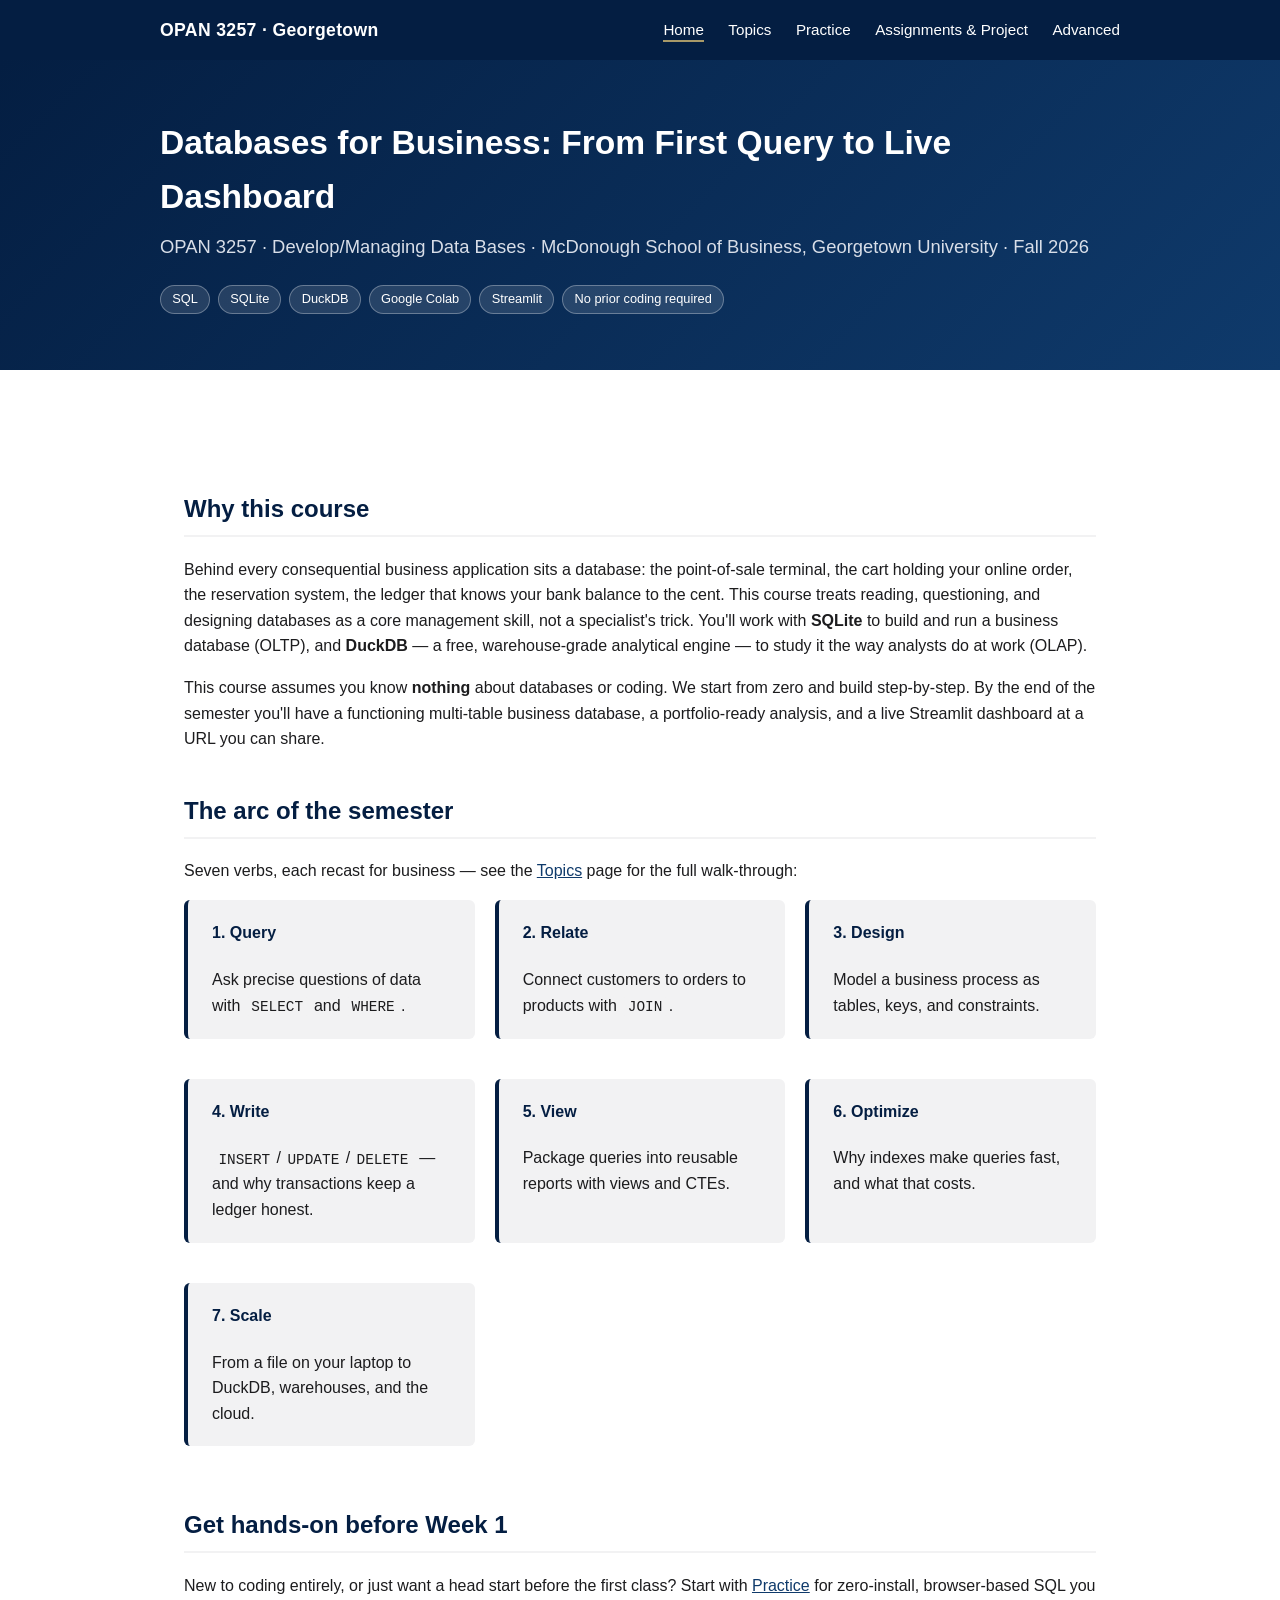
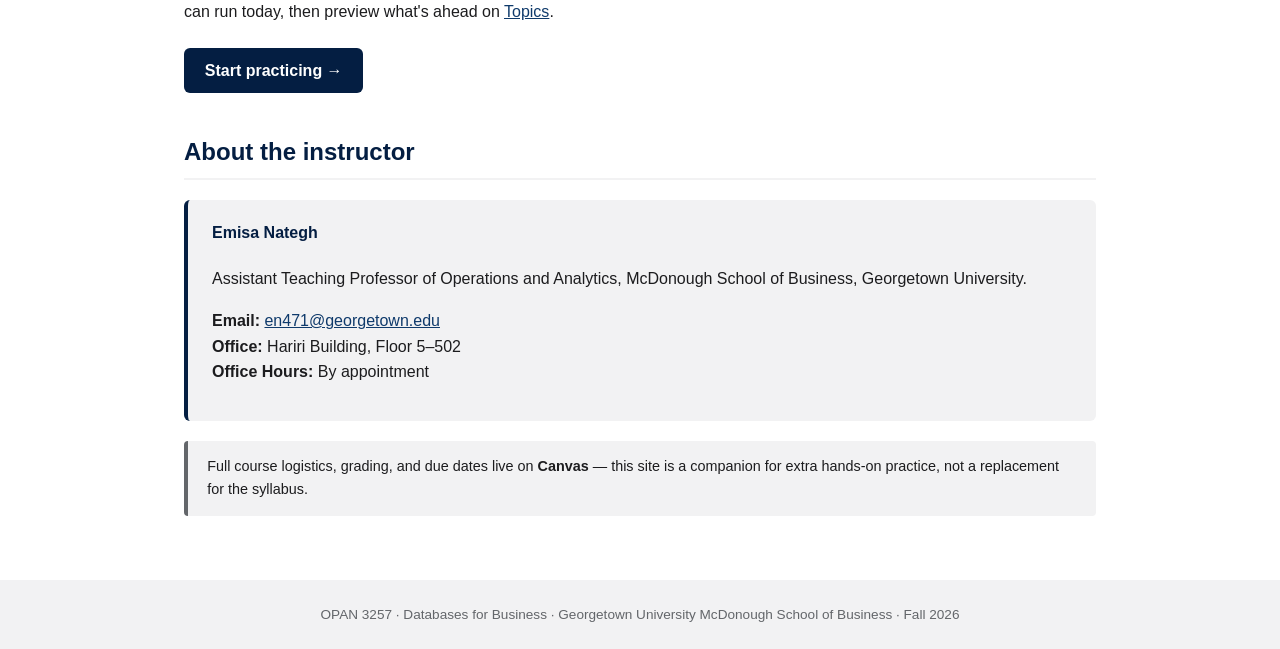
==== index.html @ 84f95da4 "Add OPAN 3257 companion site: hands-on SQL practice, topic walkthrough, assignment/project previews," ====
<!DOCTYPE html>
<html lang="en">
<head>
<meta charset="UTF-8">
<meta name="viewport" content="width=device-width, initial-scale=1.0">
<title>OPAN 3257 &mdash; Databases for Business</title>
<link rel="stylesheet" href="css/style.css">
</head>
<body>

<header class="site-header">
  <div class="header-inner">
    <a class="brand" href="index.html">OPAN 3257 &middot; Georgetown</a>
    <nav class="site-nav">
      <a href="index.html" class="active">Home</a>
      <a href="topics.html">Topics</a>
      <a href="practice.html">Practice</a>
      <a href="assignments.html">Assignments &amp; Project</a>
      <a href="advanced.html">Advanced</a>
    </nav>
  </div>
</header>

<section class="hero">
  <div class="hero-inner">
    <h1>Databases for Business: From First Query to Live Dashboard</h1>
    <p class="subtitle">OPAN 3257 &middot; Develop/Managing Data Bases &middot; McDonough School of Business, Georgetown University &middot; Fall 2026</p>
    <div class="tags">
      <span class="tag">SQL</span>
      <span class="tag">SQLite</span>
      <span class="tag">DuckDB</span>
      <span class="tag">Google Colab</span>
      <span class="tag">Streamlit</span>
      <span class="tag">No prior coding required</span>
    </div>
  </div>
</section>

<main>

  <h2>Why this course</h2>
  <p>
    Behind every consequential business application sits a database: the point-of-sale terminal, the cart holding your
    online order, the reservation system, the ledger that knows your bank balance to the cent. This course treats
    reading, questioning, and designing databases as a core management skill, not a specialist's trick. You'll work
    with <strong>SQLite</strong> to build and run a business database (OLTP), and <strong>DuckDB</strong> &mdash; a
    free, warehouse-grade analytical engine &mdash; to study it the way analysts do at work (OLAP).
  </p>
  <p>
    This course assumes you know <strong>nothing</strong> about databases or coding. We start from zero and build
    step-by-step. By the end of the semester you'll have a functioning multi-table business database, a
    portfolio-ready analysis, and a live Streamlit dashboard at a URL you can share.
  </p>

  <h2>The arc of the semester</h2>
  <p>Seven verbs, each recast for business &mdash; see the <a href="topics.html">Topics</a> page for the full walk-through:</p>
  <div class="grid">
    <div class="card"><h4>1. Query</h4>Ask precise questions of data with <code>SELECT</code> and <code>WHERE</code>.</div>
    <div class="card"><h4>2. Relate</h4>Connect customers to orders to products with <code>JOIN</code>.</div>
    <div class="card"><h4>3. Design</h4>Model a business process as tables, keys, and constraints.</div>
    <div class="card"><h4>4. Write</h4><code>INSERT</code>/<code>UPDATE</code>/<code>DELETE</code> &mdash; and why transactions keep a ledger honest.</div>
    <div class="card"><h4>5. View</h4>Package queries into reusable reports with views and CTEs.</div>
    <div class="card"><h4>6. Optimize</h4>Why indexes make queries fast, and what that costs.</div>
    <div class="card"><h4>7. Scale</h4>From a file on your laptop to DuckDB, warehouses, and the cloud.</div>
  </div>

  <h2>Get hands-on before Week 1</h2>
  <p>
    New to coding entirely, or just want a head start before the first class? Start with
    <a href="practice.html">Practice</a> for zero-install, browser-based SQL you can run today, then preview what's
    ahead on <a href="topics.html">Topics</a>.
  </p>
  <a class="btn" href="practice.html">Start practicing &rarr;</a>

  <h2>About the instructor</h2>
  <div class="card">
    <h4>Emisa Nategh</h4>
    <p>Assistant Teaching Professor of Operations and Analytics, McDonough School of Business, Georgetown University.</p>
    <p><strong>Email:</strong> <a href="mailto:en471@georgetown.edu">en471@georgetown.edu</a><br>
    <strong>Office:</strong> Hariri Building, Floor 5&ndash;502<br>
    <strong>Office Hours:</strong> By appointment</p>
  </div>

  <div class="note">
    Full course logistics, grading, and due dates live on <strong>Canvas</strong> &mdash; this site is a companion
    for extra hands-on practice, not a replacement for the syllabus.
  </div>

</main>

<footer>
  OPAN 3257 &middot; Databases for Business &middot; Georgetown University McDonough School of Business &middot; Fall 2026
</footer>

</body>
</html>
---- css/style.css ----
:root {
  --gu-blue: #041e42;
  --gu-blue-light: #0f3a6b;
  --gu-gray: #63666a;
  --gu-gray-light: #f2f2f3;
  --gu-white: #ffffff;
  --gu-accent: #a89968; /* Georgetown secondary gold-gray accent */
  --text: #1c1c1e;
  --max-width: 960px;
}

* { box-sizing: border-box; }

body {
  margin: 0;
  font-family: -apple-system, BlinkMacSystemFont, "Segoe UI", Helvetica, Arial, sans-serif;
  color: var(--text);
  background: var(--gu-white);
  line-height: 1.6;
}

a { color: var(--gu-blue-light); }
a:hover { color: var(--gu-blue); }

header.site-header {
  background: var(--gu-blue);
  color: var(--gu-white);
  padding: 1rem 1.5rem;
}

header.site-header .header-inner {
  max-width: var(--max-width);
  margin: 0 auto;
  display: flex;
  justify-content: space-between;
  align-items: center;
  flex-wrap: wrap;
  gap: 0.5rem;
}

header.site-header .brand {
  font-weight: 700;
  font-size: 1.1rem;
  color: var(--gu-white);
  text-decoration: none;
  letter-spacing: 0.02em;
}

nav.site-nav a {
  color: var(--gu-white);
  text-decoration: none;
  margin-left: 1.25rem;
  font-size: 0.95rem;
  border-bottom: 2px solid transparent;
  padding-bottom: 2px;
}

nav.site-nav a:hover,
nav.site-nav a.active {
  border-bottom-color: var(--gu-accent);
}

main {
  max-width: var(--max-width);
  margin: 0 auto;
  padding: 2.5rem 1.5rem 4rem;
}

.hero {
  background: linear-gradient(135deg, var(--gu-blue) 0%, var(--gu-blue-light) 100%);
  color: var(--gu-white);
  padding: 3.5rem 1.5rem;
  margin-bottom: 2.5rem;
}

.hero-inner {
  max-width: var(--max-width);
  margin: 0 auto;
}

.hero h1 {
  font-size: 2.1rem;
  margin: 0 0 0.5rem;
}

.hero p.subtitle {
  font-size: 1.15rem;
  color: #d8dee8;
  margin: 0 0 1.5rem;
}

.hero .tags {
  display: flex;
  flex-wrap: wrap;
  gap: 0.5rem;
}

.tag {
  background: rgba(255, 255, 255, 0.12);
  border: 1px solid rgba(255, 255, 255, 0.3);
  color: var(--gu-white);
  padding: 0.2rem 0.7rem;
  border-radius: 999px;
  font-size: 0.8rem;
}

h2 {
  color: var(--gu-blue);
  border-bottom: 2px solid var(--gu-gray-light);
  padding-bottom: 0.4rem;
  margin-top: 2.5rem;
}

h3 { color: var(--gu-blue-light); }

.card {
  background: var(--gu-gray-light);
  border-left: 4px solid var(--gu-blue);
  border-radius: 6px;
  padding: 1.25rem 1.5rem;
  margin-bottom: 1.25rem;
}

.card.advanced {
  border-left-color: var(--gu-accent);
  background: #f7f4ec;
}

.card h4 {
  margin-top: 0;
  color: var(--gu-blue);
}

.grid {
  display: grid;
  grid-template-columns: repeat(auto-fit, minmax(260px, 1fr));
  gap: 1.25rem;
}

pre {
  background: var(--gu-blue);
  color: #e8edf5;
  padding: 1rem 1.25rem;
  border-radius: 6px;
  overflow-x: auto;
  font-size: 0.88rem;
}

code {
  font-family: "SFMono-Regular", Consolas, Menlo, monospace;
}

:not(pre) > code {
  background: var(--gu-gray-light);
  padding: 0.1rem 0.4rem;
  border-radius: 4px;
  font-size: 0.9em;
}

.badge {
  display: inline-block;
  font-size: 0.72rem;
  font-weight: 700;
  text-transform: uppercase;
  letter-spacing: 0.04em;
  padding: 0.15rem 0.55rem;
  border-radius: 4px;
  margin-bottom: 0.5rem;
}

.badge.beginner { background: #dfe9f5; color: var(--gu-blue); }
.badge.intermediate { background: #eee6d3; color: #6b5a1e; }
.badge.advanced { background: #ece4f5; color: #4a2e73; }

table {
  width: 100%;
  border-collapse: collapse;
  margin: 1rem 0;
}

th, td {
  text-align: left;
  padding: 0.6rem 0.75rem;
  border-bottom: 1px solid var(--gu-gray-light);
  font-size: 0.92rem;
}

th { color: var(--gu-blue); background: var(--gu-gray-light); }

footer {
  background: var(--gu-gray-light);
  color: var(--gu-gray);
  padding: 1.5rem;
  text-align: center;
  font-size: 0.85rem;
}

.note {
  border-left: 4px solid var(--gu-gray);
  background: var(--gu-gray-light);
  padding: 0.9rem 1.2rem;
  font-size: 0.9rem;
  border-radius: 4px;
}

.btn {
  display: inline-block;
  background: var(--gu-blue);
  color: var(--gu-white) !important;
  padding: 0.6rem 1.3rem;
  border-radius: 6px;
  text-decoration: none;
  font-weight: 600;
  margin-top: 0.5rem;
}

.btn:hover { background: var(--gu-blue-light); }
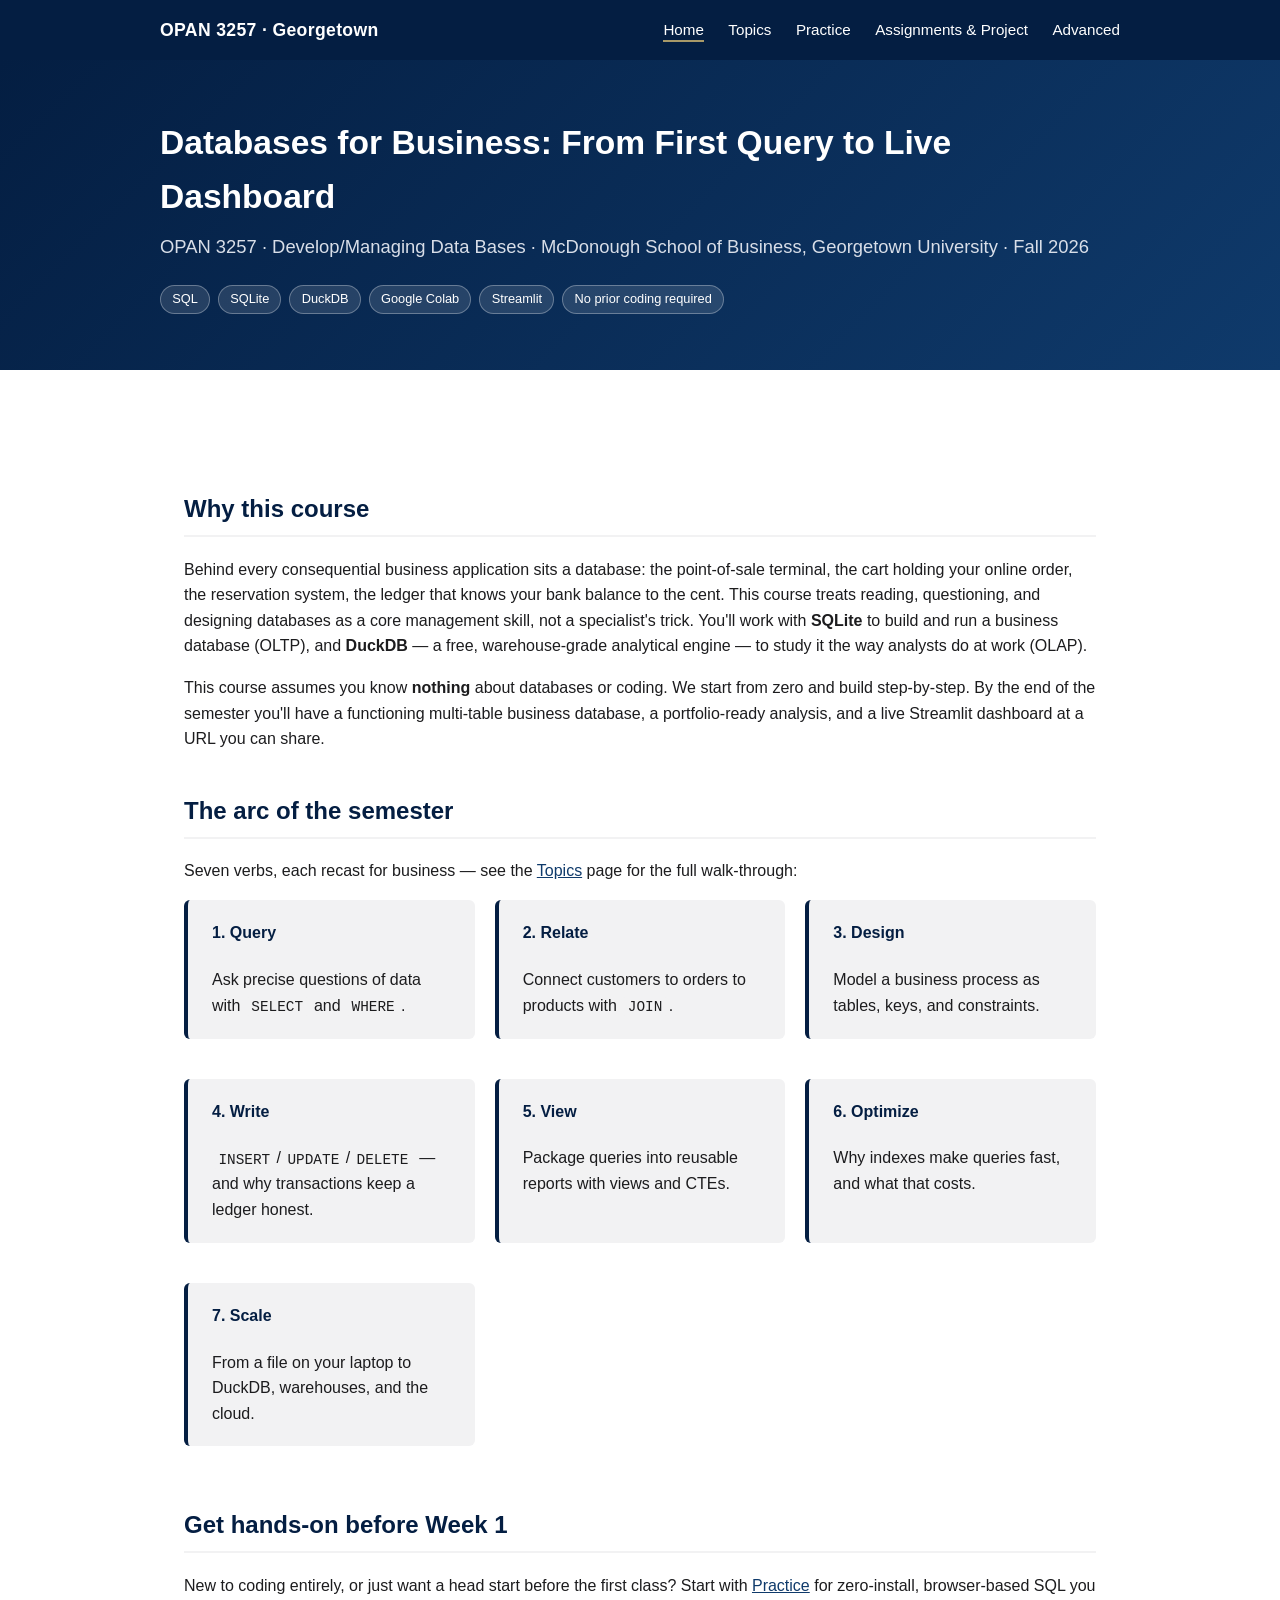
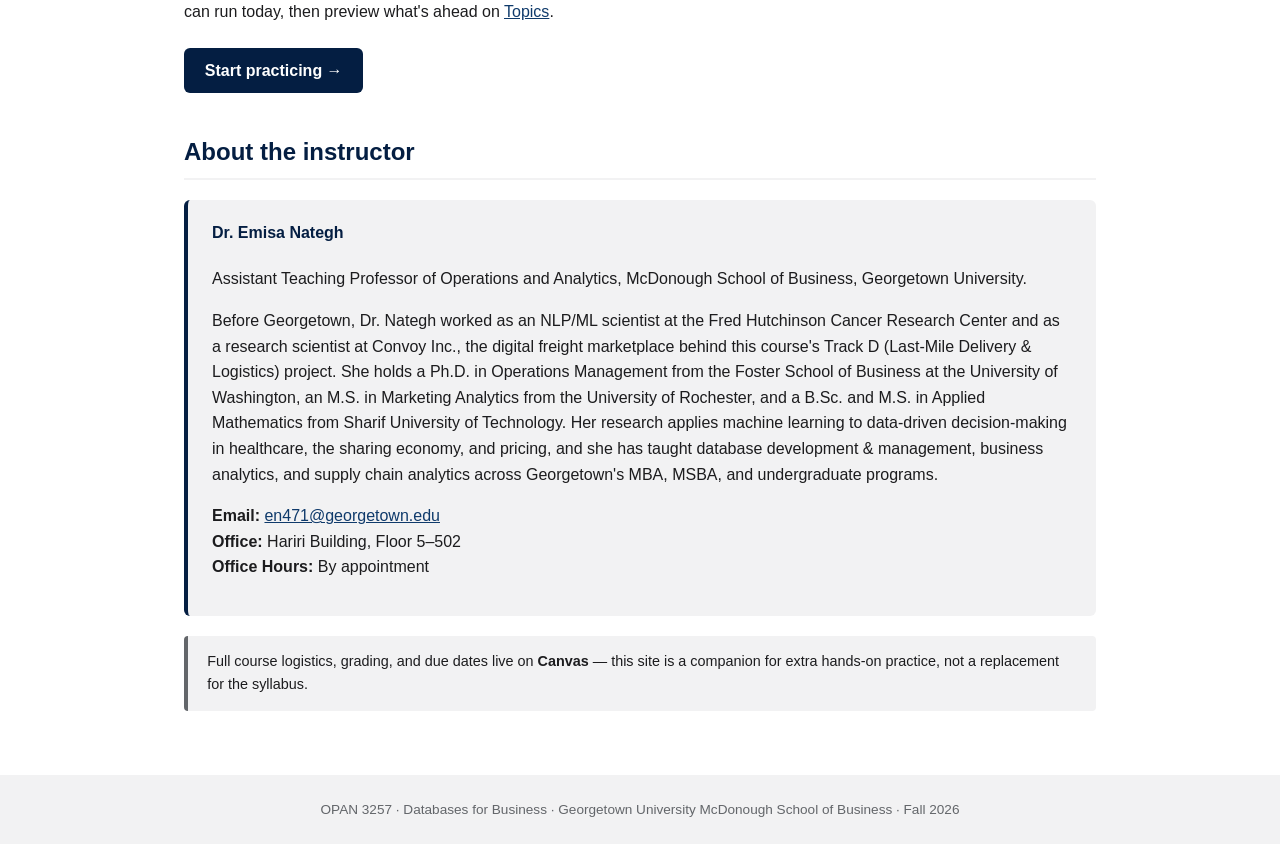
==== commit 757dc4cc: "Flesh out instructor bio from her Georgetown faculty profile Pulled from gufaculty360: PhD/education" ====
--- a/index.html
+++ b/index.html
@@ -74,8 +74,18 @@
 
   <h2>About the instructor</h2>
   <div class="card">
-    <h4>Emisa Nategh</h4>
+    <h4>Dr. Emisa Nategh</h4>
     <p>Assistant Teaching Professor of Operations and Analytics, McDonough School of Business, Georgetown University.</p>
+    <p>
+      Before Georgetown, Dr. Nategh worked as an NLP/ML scientist at the Fred Hutchinson Cancer Research Center and
+      as a research scientist at Convoy Inc., the digital freight marketplace behind this course's Track D
+      (Last-Mile Delivery &amp; Logistics) project. She holds a Ph.D. in Operations Management from the Foster
+      School of Business at the University of Washington, an M.S. in Marketing Analytics from the University of
+      Rochester, and a B.Sc. and M.S. in Applied Mathematics from Sharif University of Technology. Her research
+      applies machine learning to data-driven decision-making in healthcare, the sharing economy, and pricing, and
+      she has taught database development &amp; management, business analytics, and supply chain analytics across
+      Georgetown's MBA, MSBA, and undergraduate programs.
+    </p>
     <p><strong>Email:</strong> <a href="mailto:en471@georgetown.edu">en471@georgetown.edu</a><br>
     <strong>Office:</strong> Hariri Building, Floor 5&ndash;502<br>
     <strong>Office Hours:</strong> By appointment</p>
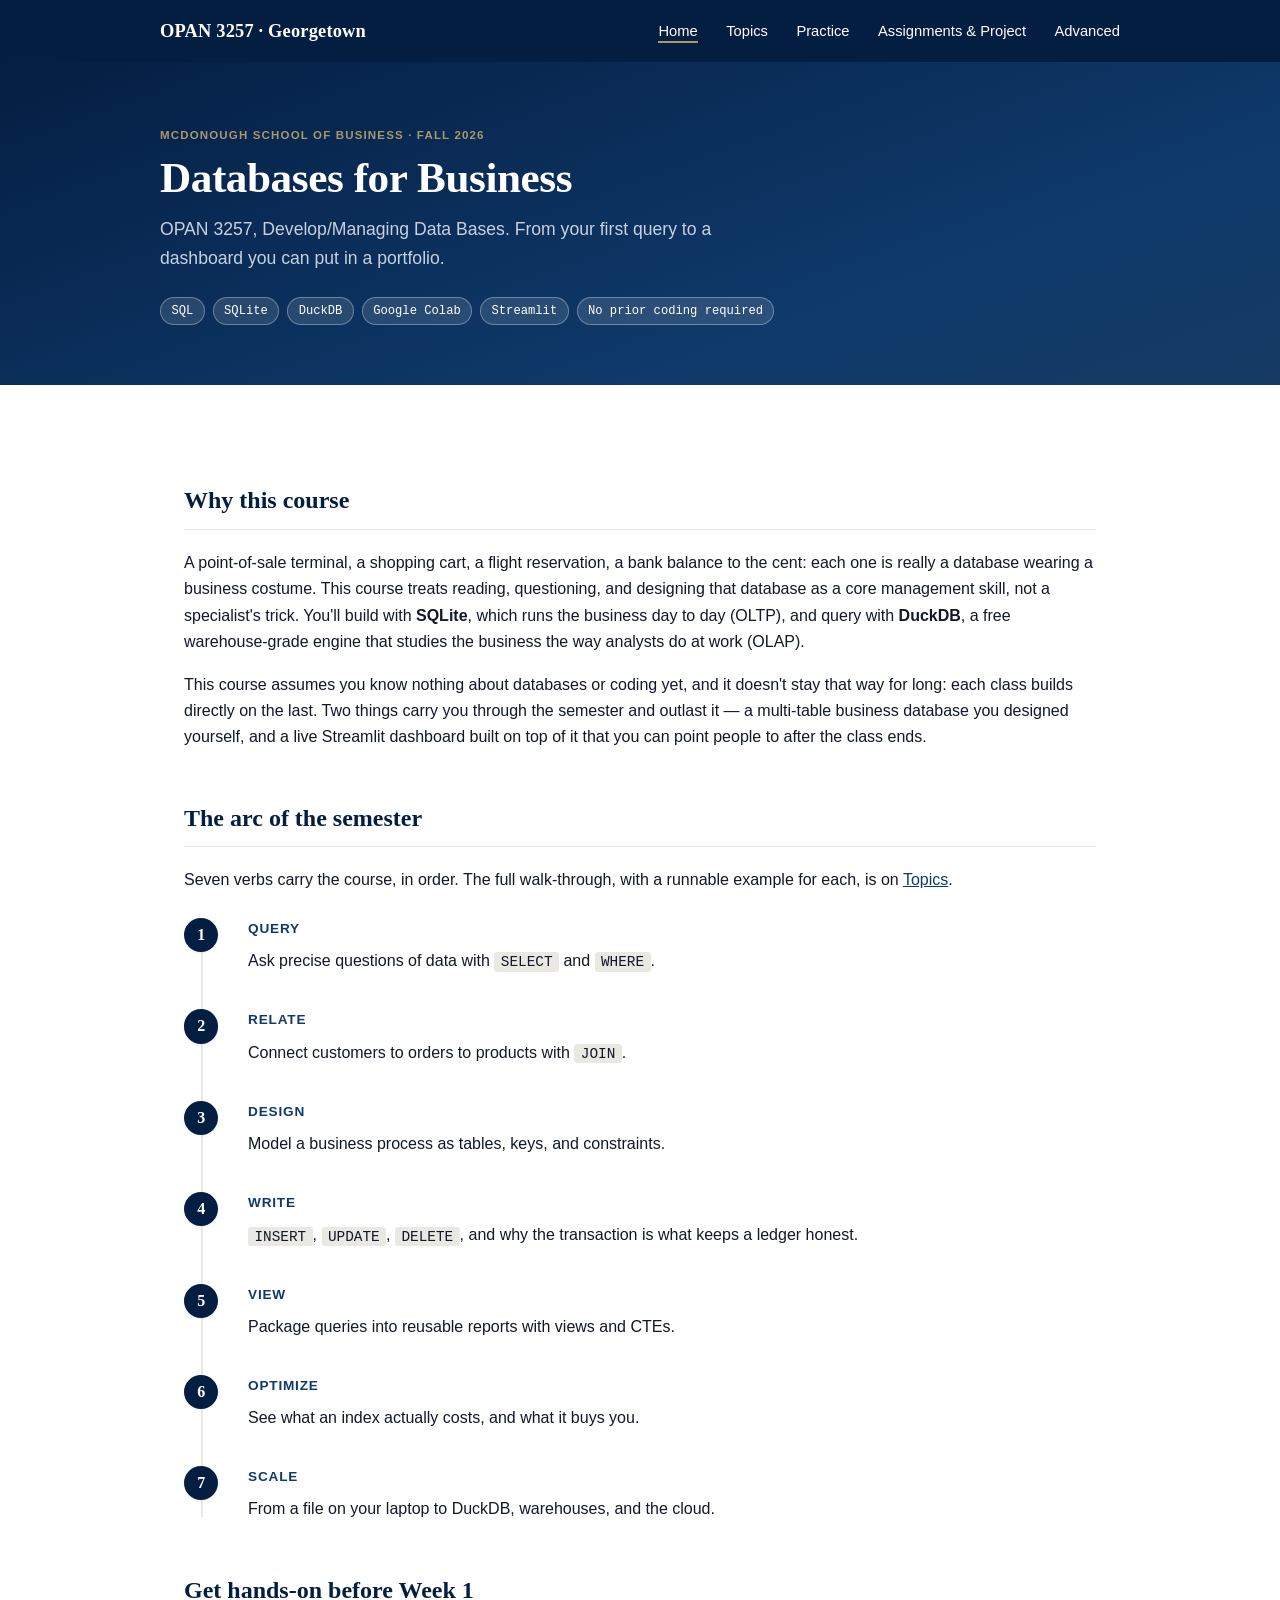
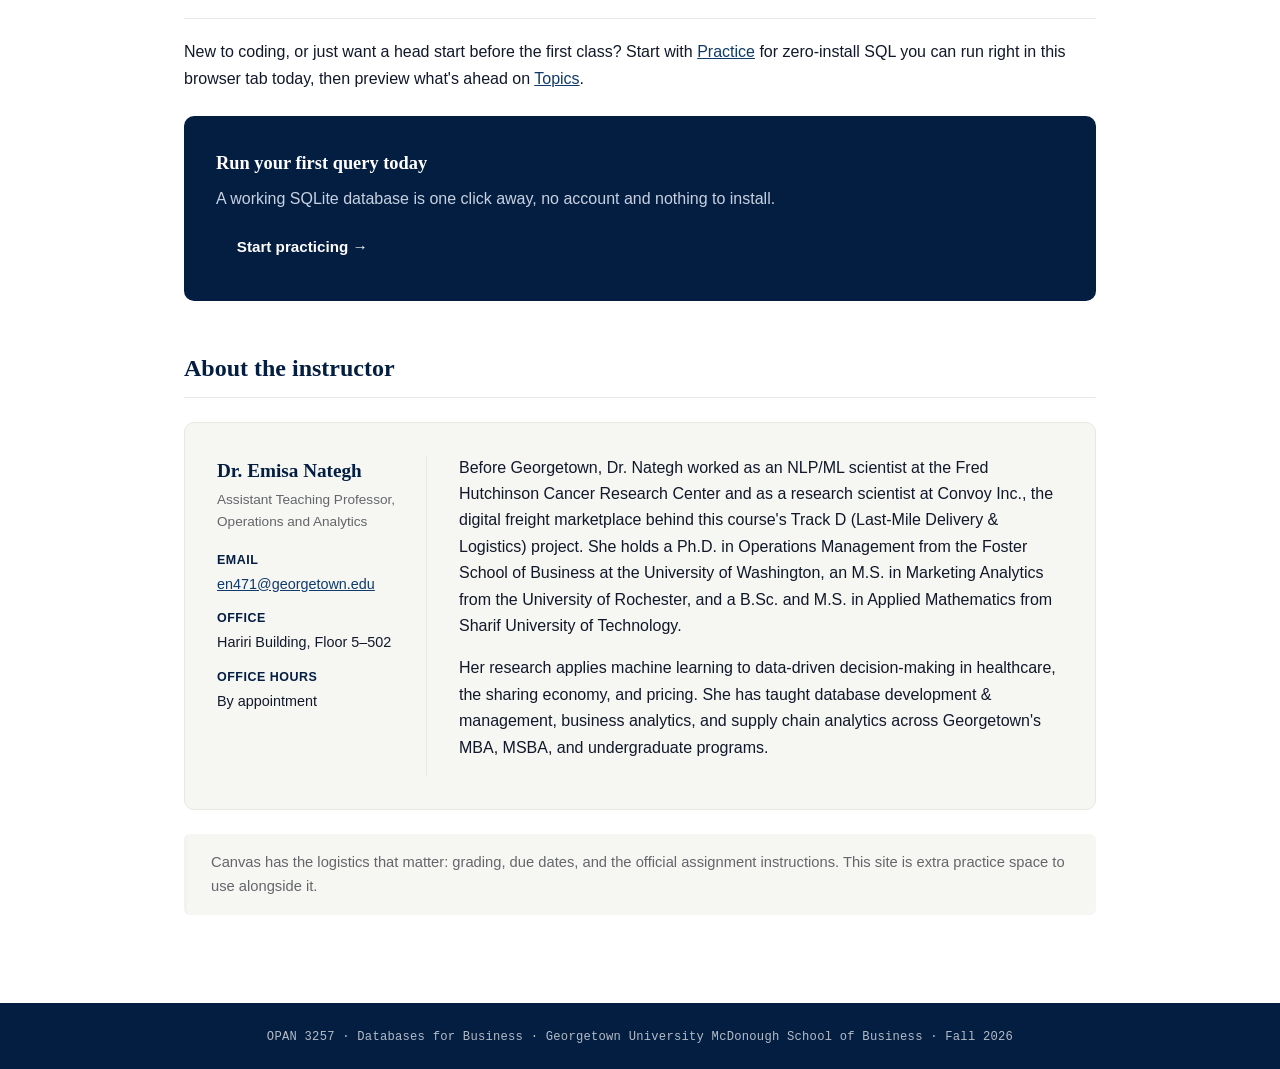
==== commit 422f70f2: "Redesign site to read as handcrafted, not AI-templated Replace the repeated gradient-hero and generi" ====
--- a/index.html
+++ b/index.html
@@ -3,7 +3,7 @@
 <head>
 <meta charset="UTF-8">
 <meta name="viewport" content="width=device-width, initial-scale=1.0">
-<title>OPAN 3257 &mdash; Databases for Business</title>
+<title>OPAN 3257: Databases for Business</title>
 <link rel="stylesheet" href="css/style.css">
 </head>
 <body>
@@ -23,9 +23,10 @@
 
 <section class="hero">
   <div class="hero-inner">
-    <h1>Databases for Business: From First Query to Live Dashboard</h1>
-    <p class="subtitle">OPAN 3257 &middot; Develop/Managing Data Bases &middot; McDonough School of Business, Georgetown University &middot; Fall 2026</p>
-    <div class="tags">
+    <span class="eyebrow">McDonough School of Business &middot; Fall 2026</span>
+    <h1>Databases for Business</h1>
+    <p class="subtitle">OPAN 3257, Develop/Managing Data Bases. From your first query to a dashboard you can put in a portfolio.</p>
+    <div class="tag-row">
       <span class="tag">SQL</span>
       <span class="tag">SQLite</span>
       <span class="tag">DuckDB</span>
@@ -40,60 +41,106 @@
 
   <h2>Why this course</h2>
   <p>
-    Behind every consequential business application sits a database: the point-of-sale terminal, the cart holding your
-    online order, the reservation system, the ledger that knows your bank balance to the cent. This course treats
-    reading, questioning, and designing databases as a core management skill, not a specialist's trick. You'll work
-    with <strong>SQLite</strong> to build and run a business database (OLTP), and <strong>DuckDB</strong> &mdash; a
-    free, warehouse-grade analytical engine &mdash; to study it the way analysts do at work (OLAP).
+    A point-of-sale terminal, a shopping cart, a flight reservation, a bank balance to the cent: each one is really
+    a database wearing a business costume. This course treats reading, questioning, and designing that database as
+    a core management skill, not a specialist's trick. You'll build with <strong>SQLite</strong>, which runs the
+    business day to day (OLTP), and query with <strong>DuckDB</strong>, a free warehouse-grade engine that studies
+    the business the way analysts do at work (OLAP).
   </p>
   <p>
-    This course assumes you know <strong>nothing</strong> about databases or coding. We start from zero and build
-    step-by-step. By the end of the semester you'll have a functioning multi-table business database, a
-    portfolio-ready analysis, and a live Streamlit dashboard at a URL you can share.
+    This course assumes you know nothing about databases or coding yet, and it doesn't stay that way for long:
+    each class builds directly on the last. Two things carry you through the semester and outlast it &mdash; a
+    multi-table business database you designed yourself, and a live Streamlit dashboard built on top of it that
+    you can point people to after the class ends.
   </p>
 
   <h2>The arc of the semester</h2>
-  <p>Seven verbs, each recast for business &mdash; see the <a href="topics.html">Topics</a> page for the full walk-through:</p>
-  <div class="grid">
-    <div class="card"><h4>1. Query</h4>Ask precise questions of data with <code>SELECT</code> and <code>WHERE</code>.</div>
-    <div class="card"><h4>2. Relate</h4>Connect customers to orders to products with <code>JOIN</code>.</div>
-    <div class="card"><h4>3. Design</h4>Model a business process as tables, keys, and constraints.</div>
-    <div class="card"><h4>4. Write</h4><code>INSERT</code>/<code>UPDATE</code>/<code>DELETE</code> &mdash; and why transactions keep a ledger honest.</div>
-    <div class="card"><h4>5. View</h4>Package queries into reusable reports with views and CTEs.</div>
-    <div class="card"><h4>6. Optimize</h4>Why indexes make queries fast, and what that costs.</div>
-    <div class="card"><h4>7. Scale</h4>From a file on your laptop to DuckDB, warehouses, and the cloud.</div>
+  <p>Seven verbs carry the course, in order. The full walk-through, with a runnable example for each, is on <a href="topics.html">Topics</a>.</p>
+
+  <div class="curriculum-steps">
+    <div class="curriculum-step">
+      <span class="step-number">1</span>
+      <h4>Query</h4>
+      <p>Ask precise questions of data with <code>SELECT</code> and <code>WHERE</code>.</p>
+    </div>
+    <div class="curriculum-step">
+      <span class="step-number">2</span>
+      <h4>Relate</h4>
+      <p>Connect customers to orders to products with <code>JOIN</code>.</p>
+    </div>
+    <div class="curriculum-step">
+      <span class="step-number">3</span>
+      <h4>Design</h4>
+      <p>Model a business process as tables, keys, and constraints.</p>
+    </div>
+    <div class="curriculum-step">
+      <span class="step-number">4</span>
+      <h4>Write</h4>
+      <p><code>INSERT</code>, <code>UPDATE</code>, <code>DELETE</code>, and why the transaction is what keeps a ledger honest.</p>
+    </div>
+    <div class="curriculum-step">
+      <span class="step-number">5</span>
+      <h4>View</h4>
+      <p>Package queries into reusable reports with views and CTEs.</p>
+    </div>
+    <div class="curriculum-step">
+      <span class="step-number">6</span>
+      <h4>Optimize</h4>
+      <p>See what an index actually costs, and what it buys you.</p>
+    </div>
+    <div class="curriculum-step">
+      <span class="step-number">7</span>
+      <h4>Scale</h4>
+      <p>From a file on your laptop to DuckDB, warehouses, and the cloud.</p>
+    </div>
   </div>
 
   <h2>Get hands-on before Week 1</h2>
   <p>
-    New to coding entirely, or just want a head start before the first class? Start with
-    <a href="practice.html">Practice</a> for zero-install, browser-based SQL you can run today, then preview what's
-    ahead on <a href="topics.html">Topics</a>.
+    New to coding, or just want a head start before the first class? Start with <a href="practice.html">Practice</a>
+    for zero-install SQL you can run right in this browser tab today, then preview what's ahead on
+    <a href="topics.html">Topics</a>.
   </p>
-  <a class="btn" href="practice.html">Start practicing &rarr;</a>
+
+  <div class="cta-panel">
+    <h3>Run your first query today</h3>
+    <p>A working SQLite database is one click away, no account and nothing to install.</p>
+    <a class="btn" href="practice.html">Start practicing &rarr;</a>
+  </div>
 
   <h2>About the instructor</h2>
-  <div class="card">
-    <h4>Dr. Emisa Nategh</h4>
-    <p>Assistant Teaching Professor of Operations and Analytics, McDonough School of Business, Georgetown University.</p>
-    <p>
-      Before Georgetown, Dr. Nategh worked as an NLP/ML scientist at the Fred Hutchinson Cancer Research Center and
-      as a research scientist at Convoy Inc., the digital freight marketplace behind this course's Track D
-      (Last-Mile Delivery &amp; Logistics) project. She holds a Ph.D. in Operations Management from the Foster
-      School of Business at the University of Washington, an M.S. in Marketing Analytics from the University of
-      Rochester, and a B.Sc. and M.S. in Applied Mathematics from Sharif University of Technology. Her research
-      applies machine learning to data-driven decision-making in healthcare, the sharing economy, and pricing, and
-      she has taught database development &amp; management, business analytics, and supply chain analytics across
-      Georgetown's MBA, MSBA, and undergraduate programs.
-    </p>
-    <p><strong>Email:</strong> <a href="mailto:en471@georgetown.edu">en471@georgetown.edu</a><br>
-    <strong>Office:</strong> Hariri Building, Floor 5&ndash;502<br>
-    <strong>Office Hours:</strong> By appointment</p>
+  <div class="bio-panel">
+    <div class="bio-contact">
+      <h4>Dr. Emisa Nategh</h4>
+      <p class="role">Assistant Teaching Professor, Operations and Analytics</p>
+      <dl>
+        <dt>Email</dt>
+        <dd><a href="mailto:en471@georgetown.edu">en471@georgetown.edu</a></dd>
+        <dt>Office</dt>
+        <dd>Hariri Building, Floor 5&ndash;502</dd>
+        <dt>Office Hours</dt>
+        <dd>By appointment</dd>
+      </dl>
+    </div>
+    <div class="bio-body">
+      <p>
+        Before Georgetown, Dr. Nategh worked as an NLP/ML scientist at the Fred Hutchinson Cancer Research Center
+        and as a research scientist at Convoy Inc., the digital freight marketplace behind this course's Track D
+        (Last-Mile Delivery &amp; Logistics) project. She holds a Ph.D. in Operations Management from the Foster
+        School of Business at the University of Washington, an M.S. in Marketing Analytics from the University of
+        Rochester, and a B.Sc. and M.S. in Applied Mathematics from Sharif University of Technology.
+      </p>
+      <p>
+        Her research applies machine learning to data-driven decision-making in healthcare, the sharing economy,
+        and pricing. She has taught database development &amp; management, business analytics, and supply chain
+        analytics across Georgetown's MBA, MSBA, and undergraduate programs.
+      </p>
+    </div>
   </div>
 
-  <div class="note">
-    Full course logistics, grading, and due dates live on <strong>Canvas</strong> &mdash; this site is a companion
-    for extra hands-on practice, not a replacement for the syllabus.
+  <div class="note note--aside">
+    Canvas has the logistics that matter: grading, due dates, and the official assignment instructions. This site
+    is extra practice space to use alongside it.
   </div>
 
 </main>
--- a/css/style.css
+++ b/css/style.css
@@ -1,11 +1,46 @@
 :root {
+  /* Georgetown brand */
   --gu-blue: #041e42;
   --gu-blue-light: #0f3a6b;
   --gu-gray: #63666a;
   --gu-gray-light: #f2f2f3;
   --gu-white: #ffffff;
-  --gu-accent: #a89968; /* Georgetown secondary gold-gray accent */
-  --text: #1c1c1e;
+  --gu-accent: #a89968;       /* gold-gray, decorative/border use */
+  --gu-accent-deep: #6b5a1e;  /* darker gold, safe for text on light bg */
+  --gu-accent-tint: #f5f0e3;  /* pale gold, background use only */
+
+  /* Neutrals */
+  --gu-ink: #12182a;
+  --surface-1: #ffffff;
+  --surface-2: #f6f6f3;
+  --surface-3: #e9e8e2;
+
+  /* Elevation */
+  --shadow-sm: 0 1px 2px rgba(4, 30, 66, 0.08);
+  --shadow-md: 0 6px 20px rgba(4, 30, 66, 0.12);
+  --shadow-lg: 0 16px 40px rgba(4, 30, 66, 0.18);
+
+  /* Radius, differentiated by component weight */
+  --radius-xs: 3px;
+  --radius-sm: 6px;
+  --radius-md: 10px;
+  --radius-lg: 18px;
+
+  /* Spacing (8px scale) */
+  --space-1: 0.25rem;
+  --space-2: 0.5rem;
+  --space-3: 0.75rem;
+  --space-4: 1rem;
+  --space-5: 1.5rem;
+  --space-6: 2rem;
+  --space-7: 3rem;
+  --space-8: 4rem;
+
+  /* Type (system fonts only, chosen deliberately) */
+  --font-serif: "Iowan Old Style", "Palatino Linotype", Palatino, Georgia, serif;
+  --font-sans: -apple-system, BlinkMacSystemFont, "Segoe UI", Helvetica, Arial, sans-serif;
+  --font-mono: "SFMono-Regular", Consolas, Menlo, monospace;
+
   --max-width: 960px;
 }
 
@@ -13,19 +48,21 @@
 
 body {
   margin: 0;
-  font-family: -apple-system, BlinkMacSystemFont, "Segoe UI", Helvetica, Arial, sans-serif;
-  color: var(--text);
-  background: var(--gu-white);
-  line-height: 1.6;
+  font-family: var(--font-sans);
+  color: var(--gu-ink);
+  background: var(--surface-1);
+  line-height: 1.65;
 }
 
 a { color: var(--gu-blue-light); }
 a:hover { color: var(--gu-blue); }
 
+/* ---------- Header / nav ---------- */
+
 header.site-header {
   background: var(--gu-blue);
   color: var(--gu-white);
-  padding: 1rem 1.5rem;
+  padding: var(--space-4) var(--space-5);
 }
 
 header.site-header .header-inner {
@@ -35,22 +72,23 @@
   justify-content: space-between;
   align-items: center;
   flex-wrap: wrap;
-  gap: 0.5rem;
+  gap: var(--space-2);
 }
 
 header.site-header .brand {
+  font-family: var(--font-serif);
   font-weight: 700;
-  font-size: 1.1rem;
+  font-size: 1.15rem;
   color: var(--gu-white);
   text-decoration: none;
-  letter-spacing: 0.02em;
+  letter-spacing: 0.01em;
 }
 
 nav.site-nav a {
   color: var(--gu-white);
   text-decoration: none;
-  margin-left: 1.25rem;
-  font-size: 0.95rem;
+  margin-left: var(--space-5);
+  font-size: 0.92rem;
   border-bottom: 2px solid transparent;
   padding-bottom: 2px;
 }
@@ -63,155 +101,471 @@
 main {
   max-width: var(--max-width);
   margin: 0 auto;
-  padding: 2.5rem 1.5rem 4rem;
-}
-
-.hero {
-  background: linear-gradient(135deg, var(--gu-blue) 0%, var(--gu-blue-light) 100%);
-  color: var(--gu-white);
-  padding: 3.5rem 1.5rem;
-  margin-bottom: 2.5rem;
-}
-
-.hero-inner {
-  max-width: var(--max-width);
-  margin: 0 auto;
-}
-
-.hero h1 {
-  font-size: 2.1rem;
-  margin: 0 0 0.5rem;
-}
-
-.hero p.subtitle {
-  font-size: 1.15rem;
-  color: #d8dee8;
-  margin: 0 0 1.5rem;
-}
-
-.hero .tags {
-  display: flex;
-  flex-wrap: wrap;
-  gap: 0.5rem;
-}
-
-.tag {
-  background: rgba(255, 255, 255, 0.12);
-  border: 1px solid rgba(255, 255, 255, 0.3);
-  color: var(--gu-white);
-  padding: 0.2rem 0.7rem;
-  border-radius: 999px;
-  font-size: 0.8rem;
-}
+  padding: var(--space-7) var(--space-5) var(--space-8);
+}
+
+/* ---------- Headings ---------- */
+
+h1, h2, h3 {
+  font-family: var(--font-serif);
+  color: var(--gu-blue);
+  font-weight: 600;
+}
+
+h1 { font-size: 2.3rem; line-height: 1.15; letter-spacing: -0.01em; margin: 0; }
 
 h2 {
+  font-size: 1.5rem;
+  border-bottom: 1px solid var(--surface-3);
+  padding-bottom: var(--space-2);
+  margin-top: var(--space-7);
+}
+
+h3 { font-size: 1.15rem; color: var(--gu-blue-light); }
+
+h4 {
+  font-family: var(--font-sans);
   color: var(--gu-blue);
-  border-bottom: 2px solid var(--gu-gray-light);
-  padding-bottom: 0.4rem;
-  margin-top: 2.5rem;
-}
-
-h3 { color: var(--gu-blue-light); }
-
-.card {
-  background: var(--gu-gray-light);
-  border-left: 4px solid var(--gu-blue);
-  border-radius: 6px;
-  padding: 1.25rem 1.5rem;
-  margin-bottom: 1.25rem;
-}
-
-.card.advanced {
-  border-left-color: var(--gu-accent);
-  background: #f7f4ec;
-}
-
-.card h4 {
-  margin-top: 0;
-  color: var(--gu-blue);
-}
-
-.grid {
-  display: grid;
-  grid-template-columns: repeat(auto-fit, minmax(260px, 1fr));
-  gap: 1.25rem;
-}
-
-pre {
-  background: var(--gu-blue);
-  color: #e8edf5;
-  padding: 1rem 1.25rem;
-  border-radius: 6px;
-  overflow-x: auto;
-  font-size: 0.88rem;
-}
-
-code {
-  font-family: "SFMono-Regular", Consolas, Menlo, monospace;
-}
-
-:not(pre) > code {
-  background: var(--gu-gray-light);
-  padding: 0.1rem 0.4rem;
-  border-radius: 4px;
-  font-size: 0.9em;
-}
-
-.badge {
-  display: inline-block;
+  font-weight: 700;
+  margin: 0 0 var(--space-2);
+}
+
+/* ---------- Eyebrow label ---------- */
+
+.eyebrow {
+  display: block;
+  font-family: var(--font-sans);
   font-size: 0.72rem;
   font-weight: 700;
   text-transform: uppercase;
-  letter-spacing: 0.04em;
-  padding: 0.15rem 0.55rem;
-  border-radius: 4px;
-  margin-bottom: 0.5rem;
-}
-
-.badge.beginner { background: #dfe9f5; color: var(--gu-blue); }
-.badge.intermediate { background: #eee6d3; color: #6b5a1e; }
-.badge.advanced { background: #ece4f5; color: #4a2e73; }
-
-table {
+  letter-spacing: 0.1em;
+  color: var(--gu-accent-deep);
+  margin-bottom: var(--space-2);
+}
+
+/* ---------- Hero (index.html only) ---------- */
+
+.hero {
+  background: linear-gradient(160deg, var(--gu-blue) 0%, var(--gu-blue-light) 70%, #163a63 100%);
+  color: var(--gu-white);
+  padding: var(--space-8) var(--space-5) var(--space-7);
+}
+
+.hero-inner { max-width: var(--max-width); margin: 0 auto; }
+
+.hero .eyebrow { color: var(--gu-accent); }
+
+.hero h1 { color: var(--gu-white); font-size: 2.7rem; margin: var(--space-2) 0 var(--space-3); }
+
+.hero p.subtitle {
+  font-size: 1.1rem;
+  color: #c7d1e0;
+  margin: 0 0 var(--space-5);
+  max-width: 620px;
+}
+
+/* ---------- Page title (topics / practice / assignments / advanced) ---------- */
+
+.page-title {
+  background: var(--surface-2);
+  border-bottom: 1px solid var(--surface-3);
+  padding: var(--space-6) var(--space-5) var(--space-5);
+  margin-bottom: var(--space-2);
+}
+
+.page-title-inner { max-width: var(--max-width); margin: 0 auto; }
+
+.page-title h1 { font-size: 2rem; color: var(--gu-blue); }
+
+.page-title p.subtitle {
+  font-family: var(--font-sans);
+  font-size: 1.05rem;
+  color: var(--gu-gray);
+  margin: var(--space-2) 0 0;
+  max-width: 620px;
+}
+
+.page-title--ruled {
+  background: var(--surface-1);
+  border-top: 3px double var(--gu-blue);
+  border-bottom: 1px solid var(--gu-gray-light);
+}
+
+.page-title--accent {
+  background: var(--gu-accent-tint);
+  border-bottom: 1px solid var(--gu-accent);
+}
+
+.page-title--accent .eyebrow { color: var(--gu-accent-deep); }
+
+/* ---------- Tag row ---------- */
+
+.tag-row { display: flex; flex-wrap: wrap; gap: var(--space-2); margin: var(--space-3) 0; }
+
+.tag {
+  display: inline-block;
+  font-family: var(--font-mono);
+  font-size: 0.76rem;
+  padding: 0.2rem 0.65rem;
+  border-radius: 999px;
+}
+
+.hero .tag-row .tag {
+  background: rgba(255, 255, 255, 0.12);
+  border: 1px solid rgba(255, 255, 255, 0.32);
+  color: var(--gu-white);
+}
+
+.tag-row .tag {
+  background: var(--surface-3);
+  border: 1px solid var(--gu-gray-light);
+  color: var(--gu-blue-light);
+}
+
+/* ---------- Curriculum stepper (index.html) ---------- */
+
+.curriculum-steps {
+  position: relative;
+  margin: var(--space-5) 0 var(--space-7);
+  padding-left: var(--space-8);
+}
+
+.curriculum-steps::before {
+  content: "";
+  position: absolute;
+  left: 1.05rem;
+  top: 0.35rem;
+  bottom: 0.35rem;
+  width: 2px;
+  background: var(--surface-3);
+}
+
+.curriculum-step { position: relative; padding-bottom: var(--space-6); }
+.curriculum-step:last-child { padding-bottom: 0; }
+
+.step-number {
+  position: absolute;
+  left: calc(-1 * var(--space-8));
+  top: 0;
+  width: 2.15rem;
+  height: 2.15rem;
+  border-radius: 50%;
+  background: var(--gu-blue);
+  color: var(--gu-white);
+  font-family: var(--font-serif);
+  font-weight: 700;
+  display: flex;
+  align-items: center;
+  justify-content: center;
+  box-shadow: var(--shadow-sm);
+}
+
+.curriculum-step h4 {
+  font-family: var(--font-sans);
+  text-transform: uppercase;
+  letter-spacing: 0.06em;
+  font-size: 0.85rem;
+  color: var(--gu-blue-light);
+  margin: 0.15rem 0 var(--space-2);
+}
+
+.curriculum-step p { margin: 0; }
+
+/* ---------- Bio panel (index.html) ---------- */
+
+.bio-panel {
+  display: grid;
+  grid-template-columns: minmax(170px, 210px) 1fr;
+  gap: var(--space-6);
+  background: var(--surface-2);
+  border: 1px solid var(--surface-3);
+  border-radius: var(--radius-md);
+  padding: var(--space-6);
+  margin: var(--space-5) 0;
+}
+
+.bio-contact {
+  border-right: 1px solid var(--surface-3);
+  padding-right: var(--space-5);
+}
+
+.bio-contact h4 { font-family: var(--font-serif); font-size: 1.2rem; margin-bottom: 0.15rem; }
+.bio-contact .role { color: var(--gu-gray); font-size: 0.85rem; margin: 0 0 var(--space-4); }
+.bio-contact dt { font-weight: 700; color: var(--gu-blue); font-size: 0.78rem; text-transform: uppercase; letter-spacing: 0.04em; margin-top: var(--space-3); }
+.bio-contact dd { margin: 0.15rem 0 0; font-size: 0.9rem; }
+
+.bio-body p { margin-top: 0; }
+
+@media (max-width: 640px) {
+  .bio-panel { grid-template-columns: 1fr; }
+  .bio-contact { border-right: none; border-bottom: 1px solid var(--surface-3); padding-right: 0; padding-bottom: var(--space-4); }
+}
+
+/* ---------- CTA panel ---------- */
+
+.cta-panel {
+  background: var(--gu-blue);
+  color: var(--gu-white);
+  border-radius: var(--radius-md);
+  padding: var(--space-6);
+  margin: var(--space-5) 0;
+}
+
+.cta-panel h3 { color: var(--gu-white); margin: 0 0 var(--space-2); }
+.cta-panel p { color: #c7d1e0; margin: 0 0 var(--space-3); }
+
+/* ---------- Sandbox panel (practice.html) ---------- */
+
+.sandbox-panel {
+  background: var(--surface-1);
+  border: 1px solid var(--surface-3);
+  border-radius: var(--radius-md);
+  box-shadow: var(--shadow-md);
+  padding: var(--space-5);
+  margin: var(--space-5) 0 var(--space-6);
+}
+
+.sandbox-panel textarea {
   width: 100%;
-  border-collapse: collapse;
-  margin: 1rem 0;
-}
+  min-height: 140px;
+  font-family: var(--font-mono);
+  font-size: 0.9rem;
+  padding: var(--space-3);
+  border: 1px solid var(--surface-3);
+  border-radius: var(--radius-sm);
+  background: var(--surface-2);
+  color: var(--gu-ink);
+  box-sizing: border-box;
+}
+
+.sandbox-panel .controls {
+  margin: var(--space-4) 0 var(--space-3);
+  display: flex;
+  align-items: center;
+  gap: var(--space-3);
+  flex-wrap: wrap;
+}
+
+.status-pill {
+  display: inline-flex;
+  align-items: center;
+  gap: 0.4rem;
+  font-family: var(--font-mono);
+  font-size: 0.8rem;
+  color: var(--gu-gray);
+}
+
+.status-pill::before {
+  content: "";
+  width: 0.45rem;
+  height: 0.45rem;
+  border-radius: 50%;
+  background: var(--gu-accent);
+  flex-shrink: 0;
+}
+
+#results { overflow-x: auto; margin-top: var(--space-3); }
+
+/* ---------- Exercise tiers (practice.html) ---------- */
+
+.exercise-tier {
+  border: 1px solid var(--surface-3);
+  border-radius: var(--radius-md);
+  padding: var(--space-5);
+  margin-bottom: var(--space-4);
+  background: var(--surface-1);
+}
+
+.exercise-tier ul { margin: 0; padding-left: 1.2rem; }
+.exercise-tier li { margin-bottom: var(--space-2); }
+
+.exercise-tier--beginner {
+  border-left: 3px solid var(--gu-blue-light);
+  background: var(--surface-2);
+}
+
+.exercise-tier--intermediate {
+  border-left: 5px solid var(--gu-blue);
+  background: var(--surface-2);
+  box-shadow: var(--shadow-sm);
+}
+
+.exercise-tier--advanced {
+  border-left: 7px solid var(--gu-accent-deep);
+  background: var(--gu-accent-tint);
+  box-shadow: var(--shadow-md);
+}
+
+/* ---------- Assignment ledger ---------- */
+
+.assignment-ledger {
+  border-top: 1px solid var(--surface-3);
+  margin: var(--space-4) 0;
+}
+
+.assignment-entry {
+  display: grid;
+  grid-template-columns: 2.75rem 1fr;
+  gap: var(--space-4);
+  padding: var(--space-5) 0;
+  border-bottom: 1px solid var(--surface-3);
+}
+
+.assignment-entry .entry-number {
+  font-family: var(--font-serif);
+  font-size: 1.7rem;
+  color: var(--gu-accent-deep);
+  line-height: 1.1;
+}
+
+.assignment-entry h4 { margin: 0 0 var(--space-2); }
+.assignment-entry p { margin: 0 0 var(--space-2); }
+.assignment-entry .hint { color: var(--gu-gray); font-size: 0.9rem; }
+
+@media (max-width: 480px) {
+  .assignment-entry { grid-template-columns: 1fr; }
+  .assignment-entry .entry-number { display: none; }
+}
+
+/* ---------- Project brief + track cards ---------- */
+
+.project-brief {
+  background: var(--surface-2);
+  border: 1px solid var(--surface-3);
+  border-radius: var(--radius-md);
+  box-shadow: var(--shadow-sm);
+  padding: var(--space-6);
+  margin: var(--space-5) 0;
+}
+
+.project-brief p:last-child { margin-bottom: 0; }
+
+.track-grid {
+  display: grid;
+  grid-template-columns: repeat(auto-fit, minmax(250px, 1fr));
+  gap: var(--space-4);
+  margin: var(--space-5) 0;
+}
+
+.track-card {
+  background: var(--surface-1);
+  border: 1px solid var(--surface-3);
+  border-radius: var(--radius-md);
+  padding: var(--space-5);
+}
+
+.track-letter {
+  display: inline-flex;
+  align-items: center;
+  justify-content: center;
+  width: 2.6rem;
+  height: 2.6rem;
+  border-radius: 50%;
+  background: var(--gu-blue);
+  color: var(--gu-white);
+  font-family: var(--font-serif);
+  font-size: 1.2rem;
+  font-weight: 700;
+  margin-bottom: var(--space-3);
+}
+
+/* ---------- Reading list (advanced.html) ---------- */
+
+.reading-list { list-style: none; margin: var(--space-5) 0; padding: 0; border-top: 1px solid var(--surface-3); }
+
+.reading-item { padding: var(--space-4) 0; border-bottom: 1px solid var(--surface-3); }
+
+.reading-item a { font-family: var(--font-serif); font-size: 1.05rem; font-weight: 600; text-decoration: none; }
+.reading-item a:hover { text-decoration: underline; }
+
+.reading-item p { margin: 0.3rem 0 0; color: var(--gu-gray); font-size: 0.92rem; }
+
+/* ---------- Code ---------- */
+
+pre {
+  background: var(--gu-blue);
+  color: #e8edf5;
+  padding: var(--space-4) var(--space-5);
+  border-radius: var(--radius-sm);
+  overflow-x: auto;
+  font-size: 0.88rem;
+}
+
+code { font-family: var(--font-mono); }
+
+:not(pre) > code {
+  background: var(--surface-3);
+  padding: 0.1rem 0.4rem;
+  border-radius: var(--radius-xs);
+  font-size: 0.9em;
+}
+
+/* ---------- Tables ---------- */
+
+table { width: 100%; border-collapse: collapse; margin: var(--space-4) 0; }
 
 th, td {
   text-align: left;
-  padding: 0.6rem 0.75rem;
-  border-bottom: 1px solid var(--gu-gray-light);
+  padding: var(--space-3) var(--space-3);
+  border-bottom: 1px solid var(--surface-3);
   font-size: 0.92rem;
 }
 
-th { color: var(--gu-blue); background: var(--gu-gray-light); }
-
-footer {
-  background: var(--gu-gray-light);
+th { color: var(--gu-blue); background: var(--surface-2); }
+
+/* ---------- Notes (three purpose-built tiers) ---------- */
+
+.note { border-radius: var(--radius-sm); padding: var(--space-4) var(--space-5); font-size: 0.92rem; margin: var(--space-5) 0; }
+
+.note--aside {
+  background: var(--surface-2);
+  border-left: 3px solid var(--gu-gray-light);
   color: var(--gu-gray);
-  padding: 1.5rem;
-  text-align: center;
-  font-size: 0.85rem;
-}
-
-.note {
-  border-left: 4px solid var(--gu-gray);
-  background: var(--gu-gray-light);
-  padding: 0.9rem 1.2rem;
-  font-size: 0.9rem;
-  border-radius: 4px;
-}
+}
+
+.note--crosslink {
+  background: transparent;
+  border: 1px dashed var(--surface-3);
+  color: var(--gu-blue-light);
+}
+
+.note--policy {
+  background: var(--gu-accent-tint);
+  border: 1px solid var(--gu-accent);
+  border-left: 6px solid var(--gu-accent-deep);
+  color: var(--gu-ink);
+  box-shadow: var(--shadow-sm);
+}
+
+/* ---------- Buttons ---------- */
 
 .btn {
   display: inline-block;
   background: var(--gu-blue);
   color: var(--gu-white) !important;
   padding: 0.6rem 1.3rem;
-  border-radius: 6px;
+  border-radius: var(--radius-sm);
   text-decoration: none;
   font-weight: 600;
-  margin-top: 0.5rem;
+  font-family: var(--font-sans);
+  font-size: 0.95rem;
+  border: none;
+  cursor: pointer;
 }
 
 .btn:hover { background: var(--gu-blue-light); }
+
+.btn-secondary { background: var(--gu-gray); }
+.btn-secondary:hover { background: #4d4f52; }
+
+/* ---------- Footer ---------- */
+
+footer {
+  background: var(--gu-blue);
+  color: rgba(255, 255, 255, 0.7);
+  padding: var(--space-5) var(--space-5);
+  text-align: center;
+  font-family: var(--font-mono);
+  font-size: 0.76rem;
+  letter-spacing: 0.02em;
+}
